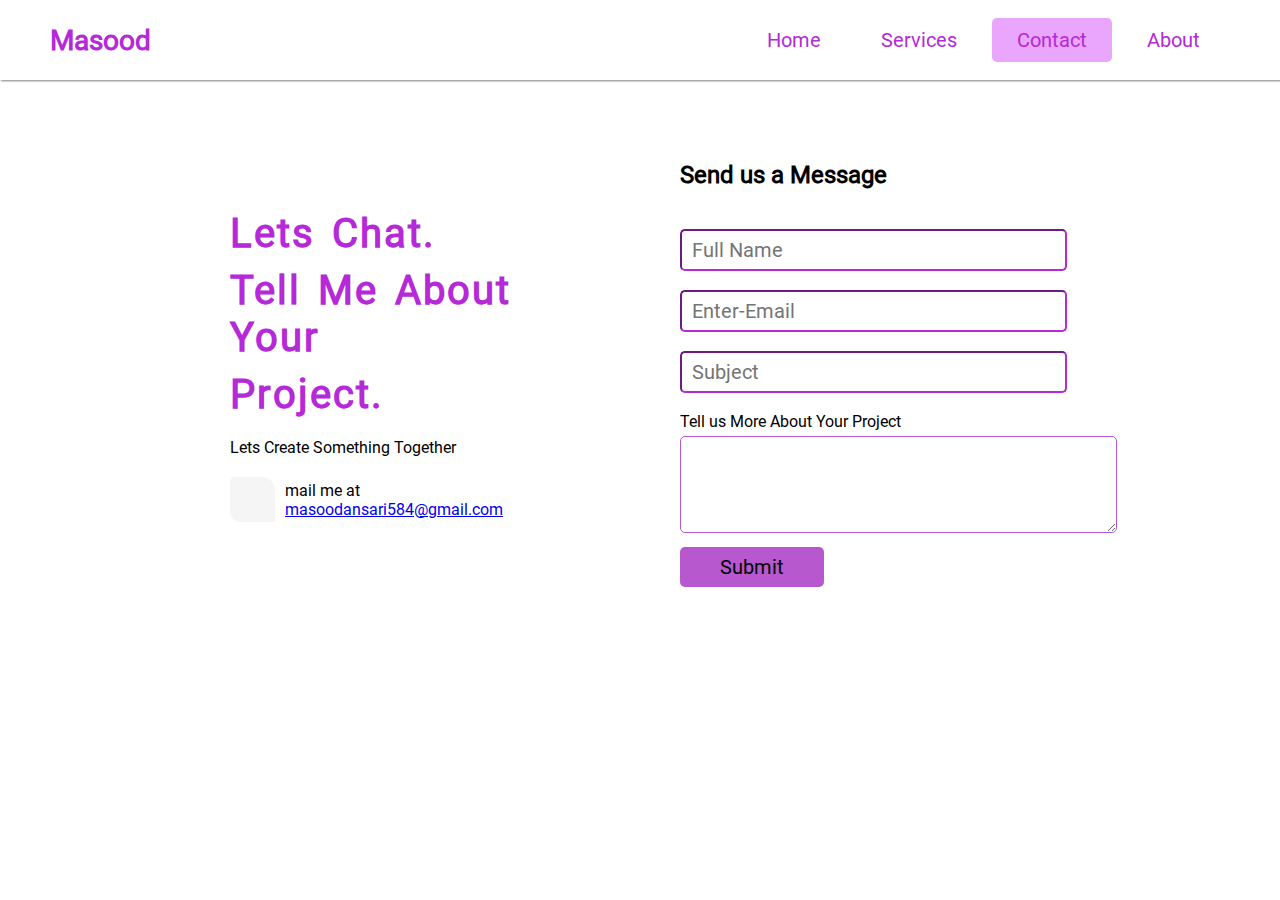
==== Contact/index.html @ 4dc72ddc "My Portfolio" ====
<!DOCTYPE html>
<html lang="en">

<head>
    <meta charset="UTF-8">
    <meta http-equiv="X-UA-Compatible" content="IE=edge">
    <meta name="viewport" content="width=device-width, initial-scale=1.0">
    <link rel="stylesheet" href="https://cdnjs.cloudflare.com/ajax/libs/font-awesome/6.2.1/css/all.min.css"
        integrity="sha512-MV7K8+y+gLIBoVD59lQIYicR65iaqukzvf/nwasF0nqhPay5w/9lJmVM2hMDcnK1OnMGCdVK+iQrJ7lzPJQd1w=="
        crossorigin="anonymous" referrerpolicy="no-referrer" />
    <link rel="stylesheet" href="../Style/Style.css">
    <link rel="stylesheet" href="./style.css">
    <title>Contact</title>
</head>

<body>
    <div class="Main-Container">
        <header>
            <nav>
                <div class="navbar-header">
                    <div class="logo"> Masood</div>
                    <div class="humberger" id="humberger">
                        <div class="line"></div>
                        <div class="line"></div>
                        <div class="line"></div>
                    </div>
                    <div class="navbar-links" id="navbar-links">
                        <ul>
                            <li>
                                <a href="../Index/index.html">Home</a>
                            </li>
                            <li>
                                <a href="">Services</a>
                            </li>
                            <li>
                                <a href="./index.html" class="active">Contact</a>
                            </li>
                            <li>
                                <a href="">About</a>
                            </li>
                        </ul>
                    </div>
                </div>
            </nav>
        </header>

        <div class="contact-area">
            <div class="contact-content">
                <h1>Lets Chat.</h1>
                <h1>Tell Me About Your</h1>
                <h1>Project.</h1>
                <p>Lets Create Something Together</p>
                <div class="mail-area">
                    <div class="mailicon">
                       <a href="mailto:masoodansari584@gmail.com"> <i class="fa-regular fa-envelope"></i></a>
                    </div>
                    <div>
                        <p>mail me at</p>
                        <a href="mailto:masoodansari584@gmail.com">masoodansari584@gmail.com</a>
                    </div>
                </div>
            </div>
            <div class="contact-form">

                <div class="form-heading">
                    <h2>Send us a Message <i class="fa-regular fa-paper-plane"></i>
                    </h2>
                </div>
                <div class="form">
                    <form>
                        <div>
                            <input type="text" required placeholder="Full Name">
                        </div>
                        <br>
                        <div>
                            <input type="email" required placeholder="Enter-Email">
                        </div>
                        <br>
                        <div>
                            <input type="text" required placeholder="Subject">
                        </div>
                        <br>
                        <p>Tell us More About Your Project</p>
                        <textarea class="text-area" name="" id="" cols="50" rows="5"></textarea>
                        <div>
                            <button>Submit</button>
                        </div>

                    </form>
                </div>
            </div>
        </div>
    </div>

    <script src="../js/app.js"></script>
</body>

</html>
---- Style/Style.css ----
* {
    padding: 0;
    margin: 0;
    box-sizing: border-box;
}

@font-face {
    font-family: Roboto-Regular;
    src: url("../Roboto/Roboto-Regular.ttf");
}

body {
    background-color: #fff;
}

/* -------------------------Responsive navbar css-------------------------------- */

.navbar-header {
    /* background-color: #305a92; */
    width: 100%;
    height: 80px;
    display: flex;
    align-items: center;
    justify-content: space-between;
    padding: 0 100px;
    box-shadow: 1px 1px 2px grey;
}

.logo {
    font-size: 28px;
    font-weight: bold;
    font-family: Roboto-Regular;
    color: rgb(181, 41, 216);
}

.humberger {
    display: none;
}

.navbar-links ul {
    display: flex;
}

.navbar-links ul li {
    list-style-type: none;
}

.navbar-links ul li a {
    color: rgb(181, 41, 216);
    text-decoration: none;
    display: block;
    font-size: 20px;
    font-weight: 500;
    font-family: Roboto-Regular;
    padding: 10px 25px;
    border-radius: 5px;
    margin: 0 5px;
    transition: 0.5s;
}

.navbar-links ul li a:hover {

    color: rgb(181, 41, 216);
    background-color: rgb(234, 165, 252);
}

.navbar-links ul li a.active {
    color: rgb(181, 41, 216);
    background-color: rgb(234, 165, 252);
}

@media only screen and (max-width:1320px) {
    .navbar-header {
        padding: 0 50px;
    }
}

@media only screen and (max-width:1100px) {
    .navbar-header {
        padding: 0 30px;
    }
}

@media only screen and (max-width:850px) {
    .humberger {
        display: block;
        cursor: pointer;
    }

    .humberger .line {
        width: 30px;
        height: 3px;
        margin: 6px 0px;
        background-color: rgb(181, 41, 216);

    }


    .navbar-links {
        height: 0;
        position: absolute;
        top: 80px;
        left: 0;
        right: 0;
        transition: 0.3s;
        width: 100vw;
        background-color: #f5f5f5;
        overflow: hidden;
    }

    .navbar-links.active {
        height: 280px;
    }

    .navbar-links ul {
        display: block;
        margin: 20px 0px;
        opacity: 0;
        text-align: center;
        transition: 0.3s;
    }

    .navbar-links.active ul {
        opacity: 1;
    }

    .navbar-links ul li {
        margin: 5px 0px;
    }


}

/* -----------------------------portfolio css----------------------------- */

.portfolio-name {
    width: 100%;
    /* height:80vh; */
    /* background-color: rgb(42, 59, 134); */
    display: flex;
}

.my-description {
    width: 60%;
    padding: 80px 50px 0px 140px;
    /* background-color: yellow; */
    font-family: Roboto-Regular;
}

.my-description h3 {
    font-size: 30px;
    font-weight: 500;
    letter-spacing: 2px;
}

.my-description h1 {
    font-size: 40px;
    font-weight: bold;
    letter-spacing: 5px;
    margin: 12px 0px 10px 0px;
    color: rgb(181, 41, 216);
}

.my-description h2 {
    font-weight: 500;
    margin: 10px 0px 20px 0;
}

.my-description .line {
    width: 345px;
    height: 3px;
    background-color: #000000;
}

.social-links {
    display: flex;
    margin: 20px 0 5px 0;
}

.social-links .link-design {
    width: 45px;
    height: 45px;
    margin: 2px 5px;
    cursor: pointer;
    background-color: #f5f5f5;
    border-top-right-radius: 13px;
    border-top-left-radius: 5px;
    border-bottom-left-radius: 10px;
    transition: 0.3s;
    display: flex;
    justify-content: center;
    align-items: center;
}

.social-links .link-design:hover {
    background-color: #e7e4e4;
}

.contact-button {
    margin: 20px 10px;
}

.contact-button button {
    font-family: Roboto-Regular;
    font-size: 20px;
    padding: 10px 30px;
    border-radius: 5px;
    border: none;
    background-color: rgb(181, 41, 216);
    transition: 0.3s;
    cursor: pointer;
}

.contact-button button:hover {
    background-color: rgb(195, 9, 241);
    transform: scale(1.1);
}

.contact-button a {
    color: black;
    text-decoration: none;
}


.my-image {
    width: 40%;
    /* background-color: yellowgreen; */
}

.my-picture {
    width: 300px;
    height: 400px;
    /* border: 1px solid black; */
    margin-top: 50px;
    margin-left: 20px;
    background-image: url("../image/909.png");
    background-repeat: no-repeat;
    background-position: center;
    background-size: cover;
    box-shadow: 0px 1px 3px rgb(181, 41, 216);
    border-radius: 5px;

}

@media only screen and (max-width:800px) {

    .my-description {
        width: 100%;
        padding: 30px 50px 0px 50px;
        /* background-color: rgb(233, 186, 245); */
    }

    .my-description .line{
        width: 307px;
    }

    .my-image {
        width: 100%;
        display: flex;
        justify-content: center;
        align-items: center;
    }

    .portfolio-name {
        display: flex;
        flex-direction: column-reverse;
    }
}



/* -------------------------------section style------------------------ */

.landiv-style {
    width: 80%;
    padding: 20px;
    /* border: 1px solid black; */
    border-radius: 5px;
    box-shadow: 0px 0px 5px rgb(195, 9, 241);
    margin: 50px auto;
    font-family: Roboto-Regular;
}

.landiv-style-area {
    width: 90%;
    margin: 5px auto;
    /* border: 1px solid black; */
    display: flex;
    justify-content: space-evenly;
    flex-wrap: wrap;
    margin-top: 20px;

}

.landiv-style-box {
    width: 220px;
    /* border: 1px solid black; */
    padding: 10px 20px;
    display: flex;
    justify-content: center;
    align-items: center;
    font-weight: bold;
    margin: 10px 0px;
    border-radius: 5px;
    background-color: rgb(236, 209, 243);
    cursor: pointer;
    transition: 0.3s;
}

.landiv-style-box:hover {
    background-color: rgb(228, 174, 241);
}

@media only screen and (max-width:1000px) {
    .landiv-style-box {
        width: 250px;
    }
}

@media only screen and (max-width:780px) {
    .landiv-style-box {
        width: 220px;
    }
}

@media only screen and (max-width:680px) {
    .landiv-style-box {
        width: 210px;
    }
}

@media only screen and (max-width:650px) {
    .landiv-style-box {
        width: 100%;
    }

    .landiv-style-area {
        width: 100%;
    }

    .landiv-style {
        padding: 20px 8px;
    }
}


.project-heading h1 {
    font-family: Roboto-Regular;
    padding: 20px 130px;
}

.projects-related {
    /* border: 1px solid black; */
    /* width: 90%; */
    /* height: 500px; */
    /* padding: 20px 0px 0px 30px; */
    display: flex;
    flex-wrap: wrap;
    justify-content: center;
}


.Project-card {
    width: 350px;
    margin: 5px 5px;
    /* border: 1px solid black; */
    background-color: rgb(240, 209, 248);
    border-radius: 5px;
    box-shadow: 1px 1px 5px grey;
    font-family: Roboto-Regular;
    transition: 0.3s;
    cursor: pointer;
}

.Project-card:hover{
    opacity: 0.7;
}

.card-description {
    padding: 10px;
}

.card-description p {
    margin-bottom: 5px;
}

.card-description h1 {
    margin-bottom: 5px;
}

.card-description a {
    margin-bottom: 8px;
}

.project-pic-1 {
    width: 100%;
    height: 200px;
    background-image: url("../image/project1.PNG");
    background-position: center;
    background-repeat: no-repeat;
    background-size: contain;
}

.project-pic-2 {
    width: 100%;
    height: 200px;
    background-image: url("../image/project2.PNG");
    background-position: center;
    background-repeat: no-repeat;
    background-size: contain;
}

.project-pic-3 {
    width: 100%;
    height: 200px;
    background-image: url("../image/project3.PNG");
    background-position: center;
    background-repeat: no-repeat;
    background-size: contain;
}

.project-pic-4 {
    width: 100%;
    height: 200px;
    background-image: url("../image/project4.PNG");
    background-position: center;
    background-repeat: no-repeat;
    background-size: contain;
}

.project-pic-5 {
    width: 100%;
    height: 200px;
    background-image: url("../image/project5.PNG");
    background-position: center;
    background-repeat: no-repeat;
    background-size: contain;
}

.project-pic-6 {
    width: 100%;
    height: 200px;
    background-image: url("../image/project6.PNG");
    background-position: center;
    background-repeat: no-repeat;
    background-size: contain;
}


@media only screen and (max-width:866px) {
    .Project-card {
        width: 320px;
    }
}

/* @media only screen and (max-width:808px) {
.projects-related{
    padding: 0px;
}
} */


.our-services{
    width: 100%;
    padding-top: 50px;
    /* background-color: red; */
    font-family: Roboto-Regular;
    display: flex;
    justify-content: center;
    flex-wrap: wrap;
    margin-top: 60px;
}

.our-services-card{
    width: 300px;
    padding: 20px 30px;
    /* border: 1px solid black; */
    background-color: rgba(236, 230, 230, 0.24);
    box-shadow: 0px 0px 2px rgb(236, 209, 243);
    margin: 0px 10px;
    border: 5px;
    cursor: pointer;
    margin-bottom: 10px;
    transition: 0.3s;
}

.our-services-card:hover{
    background-color: #d8d1d1;
    border-top-right-radius: 13px;
    border-top-left-radius: 5px;
    border-bottom-left-radius: 10px;
}


.our-services-card h1{
    margin-bottom: 30px;
}

.our-services-card p{
    margin-bottom: 30px;
}

@media only screen and(max-width:700px){

}


/* -------------------------------footer style---------------------------- */

.our-info{
    width: 100%;
    margin-top: 40px;
    padding-top: 40px;
    padding-bottom: 40px;
    background-color: rgb(236, 209, 243);
    display: flex;
    justify-content: space-evenly;
    flex-wrap: wrap;
}

.our-info-card{
    width: 200px;
    /* border: 1px solid;s */
    padding: 28px 0px 28px 20px;
    font-family: Roboto-Regular;
}

.our-info-card h3{
    margin-bottom: 40px;
}

.our-info-card p {
    margin-bottom: 10px;
}

.footer{
    width: 100%;
    height: 50px;
    display: flex;
    justify-content: center;
    align-items: center;
    background-color: rgb(181, 41, 216);
}

.footer p{
    font-family: Roboto-Regular;
    font-size: 20px;
}

@media only screen and (max-width:420px){

    .our-info{
        padding: 0px;
    }
}
    


/* ----------------------------icons styling------------------------------- */

.fa-facebook-f,
.fa-linkedin-in,
.fa-github,
.fa-instagram {
    font-size: 25px;
    color: rgb(181, 41, 216);
}

.fa-html5,
.fa-css3-alt,
.fa-square-js,
.fa-react {
    font-size: 50px;
    margin: 0px 8px;
}

.fa-html5 {
    color: orange;
}

.fa-css3-alt {
    color: rgb(33, 116, 168);
}

.fa-square-js {
    color: rgb(228, 228, 9);
}

.fa-react {
    color: rgb(40, 135, 199);
}

.fa-uikit,.fa-mobile-screen,.fa-desktop{
    font-size: 40px;
    margin: 20px 0px;
    color: rgb(195, 9, 241);
}
---- Contact/style.css ----
*{
    margin: 0px;
    padding: 0px;
    box-sizing: border-box;
    font-family: Roboto-Regular;
}

@font-face{
    font-family: Roboto-Regular;
    src: url("../Roboto/Roboto-Regular.ttf");
}

.contact-area{
    width: 100%;
    display: flex;
}

.contact-content{
    width: 50%;
    /* background-color: aqua; */
    padding: 130px 50px 0px 230px;
}

.contact-content h1{
    letter-spacing: 2px;
    word-spacing: 5px;
    margin: 0px 0px 10px 0px;
    font-size: 40px;
    color: rgb(181, 41, 216);
}

.contact-content>p {
    margin:20px 0px ;
}

.mail-area{
    display: flex;
    align-items: center;
}

.mailicon{
    width: 45px;
    height: 45px;
    margin: 0 10px 0 0;
    cursor: pointer;
    background-color: #f5f5f5;
    border-top-right-radius: 13px;
    border-top-left-radius: 5px;
    border-bottom-left-radius: 10px;
    transition: 0.3s;
    display: flex;
    justify-content: center;
    align-items: center;
}

.mailicon:hover{
    background-color: #e7e4e4;
}

.contact-form{
    width: 50%;
    /* background-color: aquamarine; */
    padding: 80px 0 0  40px;
}

.form{
    margin-top: 40px;
}

.form input{
    padding: 7px 20% 7px 10px;
    font-size: 20px;
    border-radius: 5px;
    outline-color:rgb(181, 41, 216) ;
    border-color: rgb(181, 41, 216);
}

textarea{
    border-color: rgb(183, 88, 207);
    border-radius: 5px;
    margin-top: 5px;
    padding: 10px 10px;
}

.form input:focus,textarea{
    outline: none;
}

button{
    padding: 8px 40px;
    margin-top: 10px;
    font-size: 20px;
    border-radius:5px ;
    border: none;
    background-color: rgb(183, 88, 207);
}


@media only screen and (max-width:1150px){
    .contact-content{
        padding: 130px 50px 0px 100px;
    }
     
    .text-area{
        width: 90%;
    }
         
}


@media only screen and (max-width:785px){
.contact-area{
    flex-direction: column;
}

.contact-content{
    width: 100%;
    padding: 54px 50px 0px 33px;
}

.contact-form{
    width: 100%;
    padding: 70px 0 0 20px;
}

.text-area{
    width: 90%;
}

}


/* -----------------icons styel-------------------- */

.fa-envelope,.fa-paper-plane{
    font-size: 25px;
    color: rgb(181, 41, 216);
}
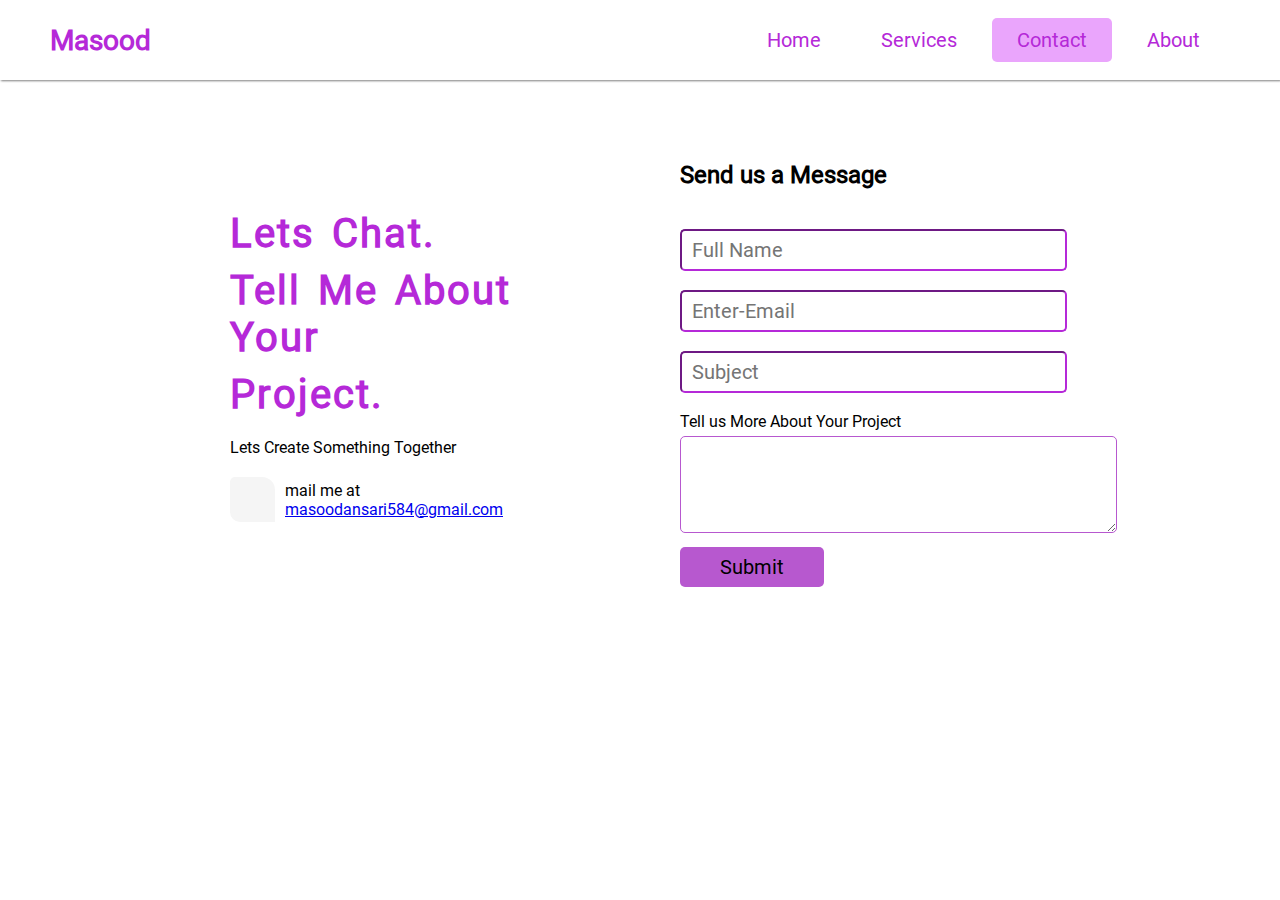
==== commit e1c76249: "change" ====
--- a/Contact/index.html
+++ b/Contact/index.html
@@ -27,7 +27,7 @@
                     <div class="navbar-links" id="navbar-links">
                         <ul>
                             <li>
-                                <a href="../Index/index.html">Home</a>
+                                <a href="../index.html">Home</a>
                             </li>
                             <li>
                                 <a href="">Services</a>
